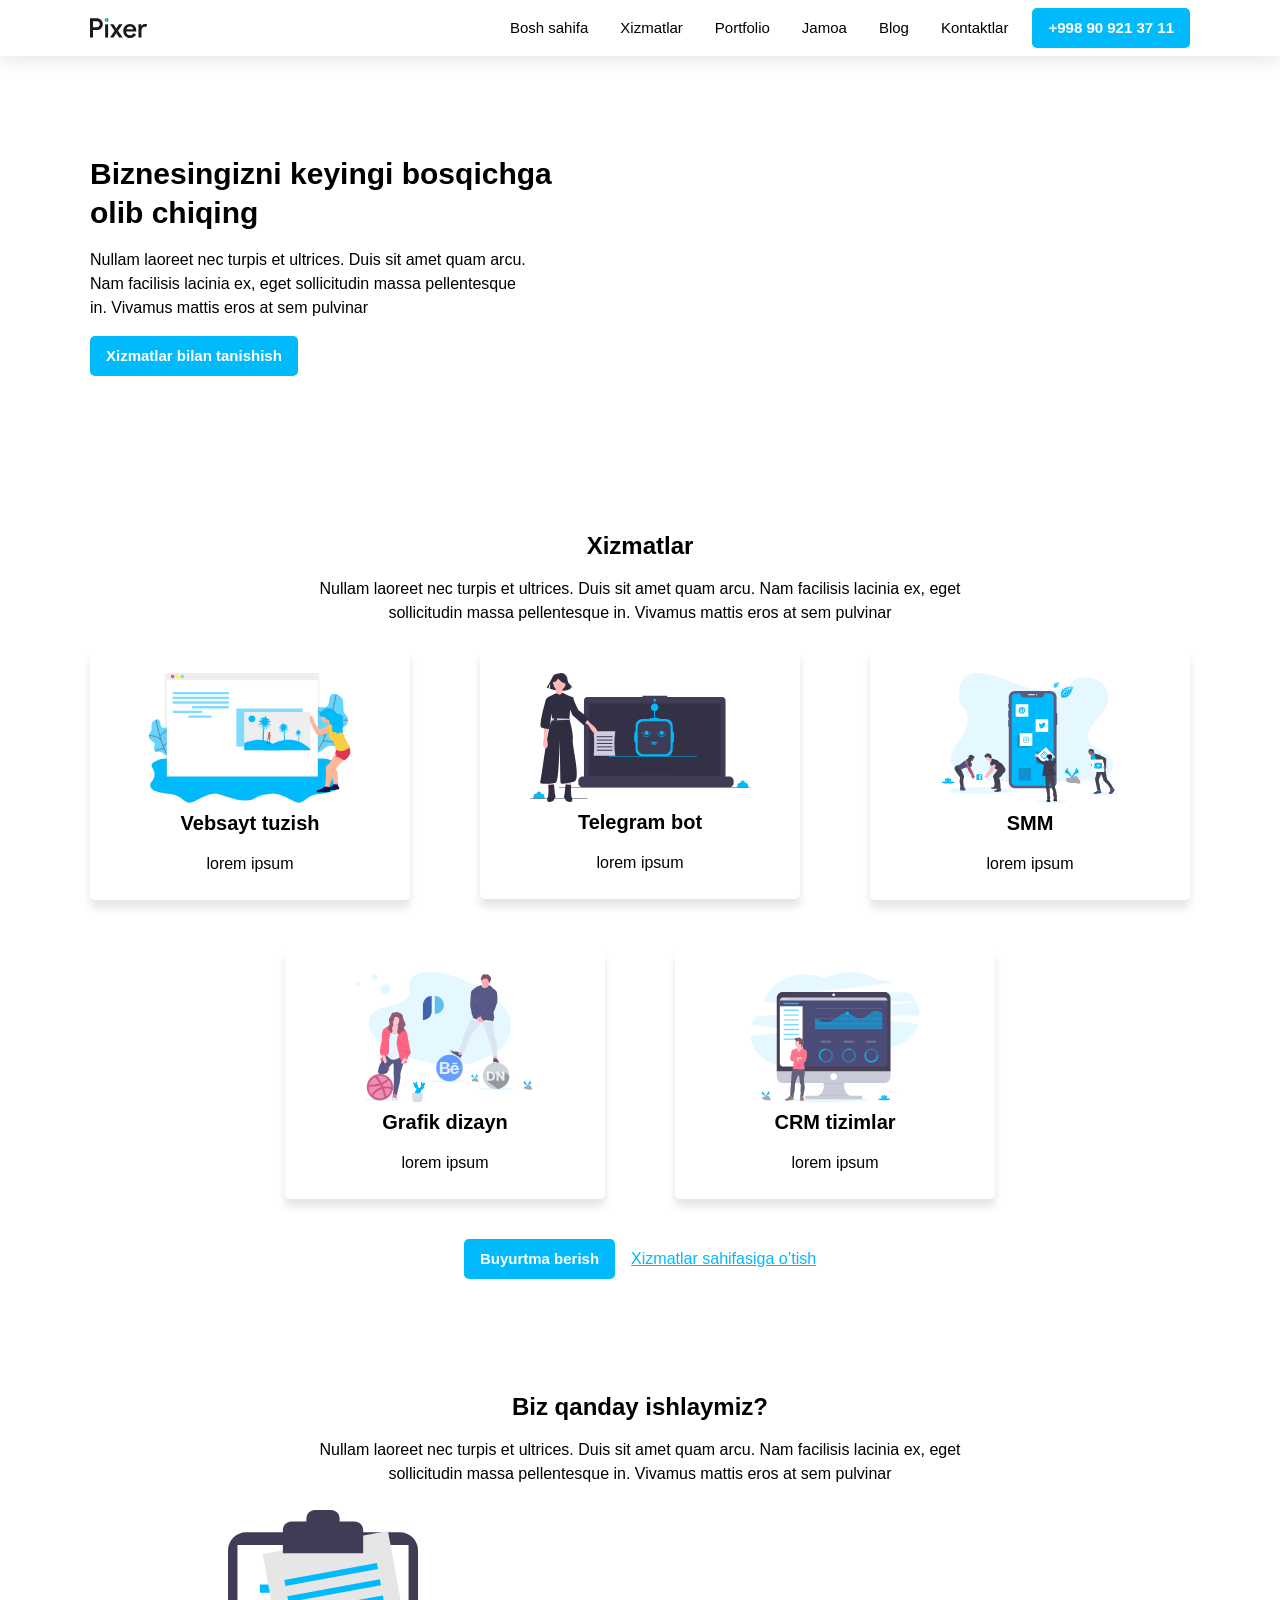
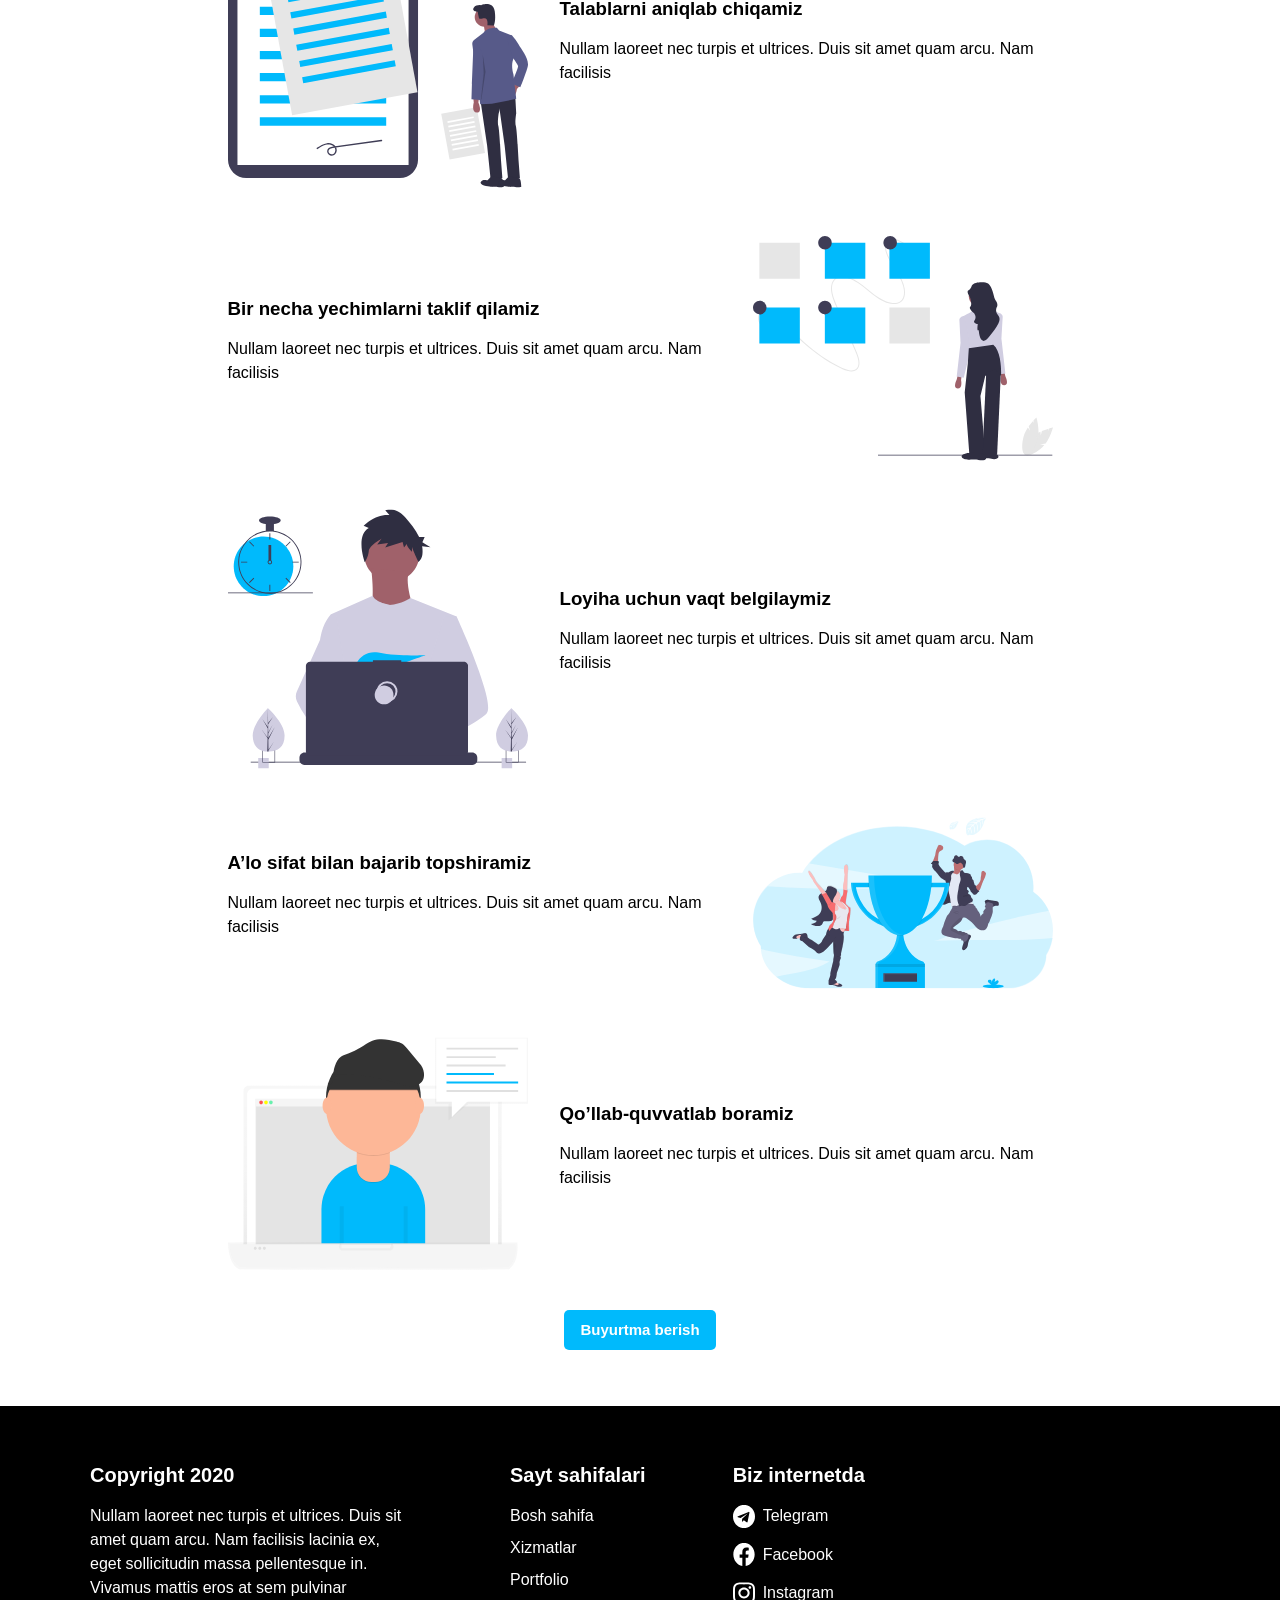
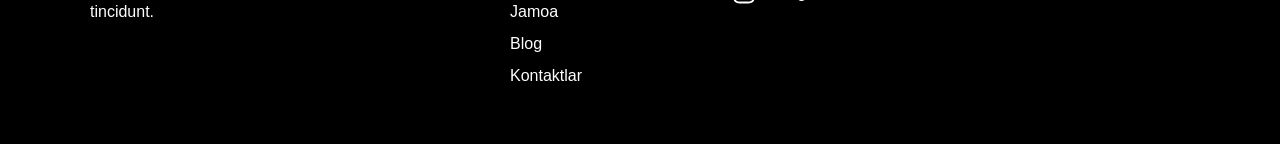
==== index.html @ 58eab1a4 "Create new project" ====
<!DOCTYPE html>
<html lang="en">
<head>
    <meta charset="UTF-8">
    <meta http-equiv="X-UA-Compatible" content="IE=edge">
    <meta name="viewport" content="width=device-width, initial-scale=1.0">
    <title>Pixer</title>
    <link rel="stylesheet" href="./css/style.mini.css">
    <!-- <link rel="stylesheet" href="./css/normalize.css"> -->
    <!-- <link rel="stylesheet" href="./css/style.css"> -->
<body>
    
    <!-- SITE HEADER -->
    <header class="site-header">
        <div class="site-header-container container">
            <a class="site-header-logo" href="#">
                <img class="site-header-logo-img" src="./img/pixer-logo.svg" alt="Pixer-logo" width="58" height="20">
            </a>
            <nav class="site-header-nav">
                <ul class="site-header-list">
                    <li class="site-header-item"><a href="#" class="site-header-item-link">Bosh sahifa</a></li>
                    <li class="site-header-item"><a href="#" class="site-header-item-link">Xizmatlar</a></li>
                    <li class="site-header-item"><a href="#" class="site-header-item-link">Portfolio</a></li>
                    <li class="site-header-item"><a href="#" class="site-header-item-link">Jamoa</a></li>
                    <li class="site-header-item"><a href="#" class="site-header-item-link">Blog</a></li>
                    <li class="site-header-item"><a href="#" class="site-header-item-link">Kontaktlar</a></li>
                </ul>
                <a class="site-header-link primary-link" href="tel:909213711">+998 90 921 37 11</a>
            </nav>
        </div>
    </header>

    <!-- SITE MAIN -->
    <main class="site-main">
        <h1 class="visually-hidden"></h1>
        <!-- SITE-HERO -->
        <section class="site-hero">
            <h2 class="visually-hidden">Biznesingizni yuqoriga ko`tarish yo`llari</h2>
            <div class="site-hero-container container">
                <div class="site-hero-content">
                    <p class="site-hero-title">Biznesingizni keyingi bosqichga olib chiqing</p>
                    <p class="site-hero-deck">Nullam laoreet nec turpis et ultrices. Duis sit amet quam arcu. Nam facilisis lacinia ex, eget sollicitudin massa pellentesque in. Vivamus mattis eros at sem pulvinar</p>
                    <a class="site-hero-link primary-link" href="#">Xizmatlar bilan tanishish</a>
                </div>
                <iframe class="site-hero-banner" width="458" height="258" src="https://www.youtube.com/embed/6_pru8U2RmM" title="YouTube video player" allowfullscreen></iframe>
            </div>
        </section>

        <!-- SERVICES -->
        <section class="our-services">
            <div class="our-services-container container">
                <div class="our-services-title section-title">
                    <h2 class="section-title-heading">Xizmatlar</h2>
                    <p class="section-title-desc">Nullam laoreet nec turpis et ultrices. Duis sit amet quam arcu. Nam facilisis lacinia ex, eget sollicitudin massa pellentesque in. Vivamus mattis eros at sem pulvinar</p>
                </div>
                <ul class="our-services-list">
                    <li class="our-services-item">
                        <a class="our-services-item-inner" href="#">
                            <img class="our-services-item-img" src="./img/website-illustration.svg" alt="" width="222" height="130">
                            <h3 class="our-services-item-heading">Vebsayt tuzish</h3>
                            <p class="our-services-item-desc">lorem ipsum</p>
                        </a>
                    </li>
                    <li class="our-services-item">
                        <a class="our-services-item-inner" href="#">
                            <img class="our-services-item-img" src="./img/bot-illustration.svg" alt="" width="222" height="130">
                            <h3 class="our-services-item-heading">Telegram bot</h3>
                            <p class="our-services-item-desc">lorem ipsum</p>
                        </a>
                    </li>
                    <li class="our-services-item">
                        <a class="our-services-item-inner" href="#">
                            <img class="our-services-item-img" src="./img/smm-illustration.svg" alt="" width="222" height="130">
                            <h3 class="our-services-item-heading">SMM</h3>
                            <p class="our-services-item-desc">lorem ipsum</p>
                        </a>
                    </li>
                    <li class="our-services-item">
                        <a class="our-services-item-inner" href="#">
                            <img class="our-services-item-img" src="./img/design-illustration.svg" alt="" width="222" height="130">
                            <h3 class="our-services-item-heading">Grafik dizayn</h3>
                            <p class="our-services-item-desc">lorem ipsum</p>
                        </a>
                    </li>
                    <li class="our-services-item">
                        <a class="our-services-item-inner" href="#">
                            <img class="our-services-item-img" src="./img/crm-illustration.svg" alt="" width="222" height="130">
                            <h3 class="our-services-item-heading">CRM tizimlar</h3>
                            <p class="our-services-item-desc">lorem ipsum</p>
                        </a>
                    </li>
                </ul>
                <div class="our-services-links">
                    <a class="our-services-link primary-link" href="#">Buyurtma berish</a>
                    <a class="our-services-link" href="#">Xizmatlar sahifasiga o’tish</a>
                </div>
            </div>
        </section>

        <!-- HOW WE WORK -->
        <section class="how-we-work">
            <div class="how-we-work-container container">
                <div class="how-we-work-title section-title">
                    <h2 class="section-title-heading">Biz qanday ishlaymiz?</h2>
                    <p class="section-title-desc">Nullam laoreet nec turpis et ultrices. Duis sit amet quam arcu. Nam facilisis lacinia ex, eget sollicitudin massa pellentesque in. Vivamus mattis eros at sem pulvinar</p>
                </div>
                <ol class="how-we-work-list">
                    <li class="how-we-work-item">
                        <img class="how-we-work-img" src="./img/bloknot-odam.svg" alt="image" width="300" height="278">
                        <div class="how-we-work-content">
                            <h3 class="how-we-work-heading">Talablarni aniqlab chiqamiz</h3>
                            <p class="how-we-work-text">Nullam laoreet nec turpis et ultrices. Duis sit amet quam arcu. Nam facilisis</p>
                        </div>
                    </li>
                    <li class="how-we-work-item">
                        <img class="how-we-work-img" src="./img/ayol-tortburchaklar.svg" alt="image" width="300" height="278">
                        <div class="how-we-work-content">
                            <h3 class="how-we-work-heading">Bir necha yechimlarni taklif qilamiz</h3>
                            <p class="how-we-work-text">Nullam laoreet nec turpis et ultrices. Duis sit amet quam arcu. Nam facilisis</p>
                        </div>
                    </li>
                    <li class="how-we-work-item">
                        <img class="how-we-work-img" src="./img/programmer.svg" alt="image" width="300" height="278">
                        <div class="how-we-work-content">
                            <h3 class="how-we-work-heading">Loyiha uchun vaqt belgilaymiz</h3>
                            <p class="how-we-work-text">Nullam laoreet nec turpis et ultrices. Duis sit amet quam arcu. Nam facilisis</p>
                        </div>
                    </li>
                    <li class="how-we-work-item">
                        <img class="how-we-work-img" src="./img/kubok-odamlar.svg" alt="image" width="300" height="278">
                        <div class="how-we-work-content">
                            <h3 class="how-we-work-heading">A’lo sifat bilan bajarib topshiramiz</h3>
                            <p class="how-we-work-text">Nullam laoreet nec turpis et ultrices. Duis sit amet quam arcu. Nam facilisis</p>
                        </div>
                    </li>
                    <li class="how-we-work-item">
                        <img class="how-we-work-img" src="./img/odam.svg" alt="image" width="300" height="278">
                        <div class="how-we-work-content">
                            <h3 class="how-we-work-heading">Qo’llab-quvvatlab boramiz</h3>
                            <p class="how-we-work-text">Nullam laoreet nec turpis et ultrices. Duis sit amet quam arcu. Nam facilisis</p>
                        </div>
                    </li>
                </ol>
                <div class="how-we-work-link-wrapper">
                    <a class="how-we-work-link primary-link" href="#">Buyurtma berish</a>
                </div>
            </div>
        </section>
    </main>

    <!-- SITE FOOTER -->
    <footer class="site-footer">
        <h2 class="visually-hidden">Biz bilan bog`lanish</h2>
        <div class="site-footer-container container">
            <div class="site-footer-copyright-content">
                <p class="site-footer-coipyright-text">Copyright 2020</p>
                <p class="site-footer-copyright-desc">Nullam laoreet nec turpis et ultrices. Duis sit amet quam arcu. Nam facilisis lacinia ex, eget sollicitudin massa pellentesque in. Vivamus mattis eros at sem pulvinar tincidunt.</p>
            </div>
            <div class="site-footer-list-wrapper">
                <h3 class="site-footer-list-heading">Sayt sahifalari</h3>
                <ul class="site-footer-list">
                    <li class="site-footer-item"><a class="site-footer-item-link" href="#">Bosh sahifa</a></li>
                    <li class="site-footer-item"><a class="site-footer-item-link" href="#">Xizmatlar</a></li>
                    <li class="site-footer-item"><a class="site-footer-item-link" href="#">Portfolio</a></li>
                    <li class="site-footer-item"><a class="site-footer-item-link" href="#">Jamoa</a></li>
                    <li class="site-footer-item"><a class="site-footer-item-link" href="#">Blog</a></li>
                    <li class="site-footer-item"><a class="site-footer-item-link" href="#">Kontaktlar</a></li>
                </ul>
            </div>
            <div class="site-footer-list-wrapper">
                <h3 class="site-footer-list-heading">Biz internetda</h3>
                <ul class="site-footer-list">
                    <li class="site-footer-item site-footer-item-social"><a class="site-footer-item-link" href="#" target="_blank">Telegram</a></li>
                    <li class="site-footer-item site-footer-item-social"><a class="site-footer-item-link" href="#" target="_blank">Facebook</a></li>
                    <li class="site-footer-item site-footer-item-social"><a class="site-footer-item-link" href="#" target="_blank">Instagram</a></li>
                </ul>
            </div>
        </div>
    </footer>
</body>
</html>
---- css/style.mini.css ----
/*! normalize.css v8.0.1 | MIT License | github.com/necolas/normalize.css */html{line-height:1.15;-webkit-text-size-adjust:100%}body{margin:0}main{display:block}h1{font-size:2em;margin:.67em 0}hr{-webkit-box-sizing:content-box;box-sizing:content-box;height:0;overflow:visible}pre{font-family:monospace,monospace;font-size:1em}a{background-color:transparent}abbr[title]{border-bottom:none;text-decoration:underline;-webkit-text-decoration:underline dotted;text-decoration:underline dotted}b,strong{font-weight:bolder}code,kbd,samp{font-family:monospace,monospace;font-size:1em}small{font-size:80%}sub,sup{font-size:75%;line-height:0;position:relative;vertical-align:baseline}sub{bottom:-.25em}sup{top:-.5em}img{border-style:none}button,input,optgroup,select,textarea{font-family:inherit;font-size:100%;line-height:1.15;margin:0}button,input{overflow:visible}button,select{text-transform:none}[type=button],[type=reset],[type=submit],button{-webkit-appearance:button}[type=button]::-moz-focus-inner,[type=reset]::-moz-focus-inner,[type=submit]::-moz-focus-inner,button::-moz-focus-inner{border-style:none;padding:0}[type=button]:-moz-focusring,[type=reset]:-moz-focusring,[type=submit]:-moz-focusring,button:-moz-focusring{outline:1px dotted ButtonText}fieldset{padding:.35em .75em .625em}legend{-webkit-box-sizing:border-box;box-sizing:border-box;color:inherit;display:table;max-width:100%;padding:0;white-space:normal}progress{vertical-align:baseline}textarea{overflow:auto}[type=checkbox],[type=radio]{-webkit-box-sizing:border-box;box-sizing:border-box;padding:0}[type=number]::-webkit-inner-spin-button,[type=number]::-webkit-outer-spin-button{height:auto}[type=search]{-webkit-appearance:textfield;outline-offset:-2px}[type=search]::-webkit-search-decoration{-webkit-appearance:none}::-webkit-file-upload-button{-webkit-appearance:button;font:inherit}details{display:block}summary{display:list-item}template{display:none}[hidden]{display:none}@font-face{font-family:'Open Sans';src:url('OpenSans-Bold.woff2') format('woff2'),url('OpenSans-Bold.woff') format('woff');font-weight:700;font-style:normal;font-display:swap}@font-face{font-family:'Open Sans';src:url('OpenSans-Regular.woff2') format('woff2'),url('OpenSans-Regular.woff') format('woff');font-weight:400;font-style:normal;font-display:swap}html{-webkit-box-sizing:border-box;box-sizing:border-box}body{padding:0;margin:0;font-family:'Open Sans',sans-serif;font-size:16px;line-height:24px;color:#000;background-color:#fff}*{-webkit-box-sizing:inherit;box-sizing:inherit}img{max-width:100%;height:auto}.visually-hidden{position:absolute;white-space:nowrap;width:1px;height:1px;overflow:hidden;border:0;padding:0;clip:rect(0 0 0 0);-webkit-clip-path:inset(50%);clip-path:inset(50%);margin:-1px}.container{width:100%;max-width:1100px;margin:0 auto}.site-header{width:100%;position:fixed;top:0;left:0;padding-top:8px;padding-bottom:8px;background-color:#fff;-webkit-box-shadow:0 4px 20px rgba(0,0,0,.1);box-shadow:0 4px 20px rgba(0,0,0,.1)}.site-header-container{display:-webkit-box;display:-ms-flexbox;display:flex;-webkit-box-pack:justify;-ms-flex-pack:justify;justify-content:space-between;-webkit-box-align:center;-ms-flex-align:center;align-items:center}.site-header-logo:hover{opacity:.7}.site-header-logo-img{display:block}.site-header-nav{display:-webkit-box;display:-ms-flexbox;display:flex;-webkit-box-align:center;-ms-flex-align:center;align-items:center}.site-header-list{display:-webkit-box;display:-ms-flexbox;display:flex;margin:0;margin-right:24px;padding:0;list-style-type:none}.site-header-item:not(:last-child){margin-right:32px}.site-header-item-link{font-size:15px;text-decoration:none;color:#000;-webkit-transition:color .3s ease;-o-transition:color .3s ease;transition:color .3s ease}.site-header-item-link:hover{color:#00bafc}.primary-link{display:inline-block;padding:8px 16px;font-size:15px;font-weight:700;color:#fff;text-decoration:none;background-color:#00bafc;border:none;border-radius:5px;-webkit-transition:background-color .3s ease,color .3s ease;-o-transition:background-color .3s ease,color .3s ease;transition:background-color .3s ease,color .3s ease}.primary-link:hover{background-color:#fff;color:#00bafc}.site-main{padding-top:56px}.site-hero{padding-top:80px;padding-bottom:80px}.site-hero-container{display:-webkit-box;display:-ms-flexbox;display:flex;-webkit-box-pack:justify;-ms-flex-pack:justify;justify-content:space-between;-webkit-box-align:center;-ms-flex-align:center;align-items:center}.site-hero-content{max-width:470px}.site-hero-title{margin-top:0;margin-bottom:16px;font-weight:700;font-size:30px;line-height:130%}.site-hero-deck{width:444px;margin-top:0;margin-bottom:16px}.site-hero-banner{-ms-flex-negative:0;flex-shrink:0;border:none;border-radius:4px}.our-services{padding-top:56px;padding-bottom:56px}.section-title{width:100%;max-width:719px;margin:0 auto;text-align:center}.our-services-title{margin-bottom:24px}.section-title-heading{margin-top:0;margin-bottom:16px;font-weight:700;font-size:24px;line-height:130%}.section-title-desc{margin:0}.our-services-list{display:-webkit-box;display:-ms-flexbox;display:flex;-ms-flex-wrap:wrap;flex-wrap:wrap;-webkit-box-pack:center;-ms-flex-pack:center;justify-content:center;margin:0;margin-left:-70px;margin-bottom:-48px;padding:0;list-style-type:none}.our-services-item{margin-left:70px;margin-bottom:48px}.our-services-item-inner{width:320px;display:inline-block;padding-top:24px;padding-bottom:24px;text-align:center;text-decoration:none;color:#000;background-color:#fff;-webkit-box-shadow:0 8px 8px rgba(0,0,0,.1);box-shadow:0 8px 8px rgba(0,0,0,.1);border-radius:5px}.our-services-item-img{-o-object-fit:contain;object-fit:contain;max-height:130px}.our-services-item-heading{margin-top:0;margin-bottom:16px;font-weight:700;font-size:20px;line-height:130%}.our-services-item-desc{margin:0}.our-services-links{display:-webkit-box;display:-ms-flexbox;display:flex;-webkit-box-pack:center;-ms-flex-pack:center;justify-content:center;-webkit-box-align:center;-ms-flex-align:center;align-items:center;margin-top:40px}.our-services-link:not(:first-child){margin-left:16px;color:#00bafc}.how-we-work{padding-top:56px;padding-bottom:56px}.how-we-work-title{margin-bottom:24px}.how-we-work-list{margin:0;padding:0;list-style-type:none}.how-we-work-item{display:-webkit-box;display:-ms-flexbox;display:flex;-webkit-box-pack:center;-ms-flex-pack:center;justify-content:center;-webkit-box-align:center;-ms-flex-align:center;align-items:center}.how-we-work-item:nth-child(even){-webkit-box-orient:horizontal;-webkit-box-direction:reverse;-ms-flex-direction:row-reverse;flex-direction:row-reverse}.how-we-work-item:nth-child(even) .how-we-work-img{margin-right:0;margin-left:32px}.how-we-work-item:not(:last-child){margin-bottom:48px}.how-we-work-img{margin-right:32px}.how-we-work-content{max-width:493px}.how-we-work-heading{margin-top:0;margin-bottom:8px}.how-we-work-link-wrapper{margin-top:40px;text-align:center}.site-footer{padding-top:56px;padding-bottom:56px;color:#fff;background-color:#000}.site-footer-container{display:-webkit-box;display:-ms-flexbox;display:flex;-webkit-box-align:start;-ms-flex-align:start;align-items:flex-start}.site-footer-copyright-content{max-width:320px;margin-right:100px}.site-footer-coipyright-text{margin-top:0;margin-bottom:16px;font-weight:700;font-size:20px;line-height:130%}.site-footer-copyright-desc{margin:0}.site-footer-list-wrapper:not(:last-child){margin-right:87px}.site-footer-list-heading{margin-top:0;margin-bottom:16px;font-weight:700;font-size:20px;line-height:130%}.site-footer-list{margin:0;padding:0;list-style-type:none}.site-footer-item:not(:last-child){margin-bottom:8px}.site-footer-item-link{display:-webkit-inline-box;display:-ms-inline-flexbox;display:inline-flex;-webkit-box-align:center;-ms-flex-align:center;align-items:center;color:#fff;text-decoration:none;-webkit-transition:color .5s ease;-o-transition:color .5s ease;transition:color .5s ease}.site-footer-item-link:hover{color:#00bafc}.site-footer-item-social .site-footer-item-link::before{width:22px;height:23px;margin-right:8px;background-repeat:no-repeat;background-position:center;content:''}.site-footer-item-social:nth-child(1) .site-footer-item-link::before{background-image:url(../img/telegram.svg)}.site-footer-item-social:nth-child(2) .site-footer-item-link::before{background-image:url(../img/facebook.svg)}.site-footer-item-social:nth-child(3) .site-footer-item-link::before{background-image:url(../img/instagram.svg)}
---- css/style.css ----
@font-face {
    font-family: 'Open Sans';
    src: url('OpenSans-Bold.woff2') format('woff2'),
        url('OpenSans-Bold.woff') format('woff');
    font-weight: bold;
    font-style: normal;
    font-display: swap;
}

@font-face {
    font-family: 'Open Sans';
    src: url('OpenSans-Regular.woff2') format('woff2'),
        url('OpenSans-Regular.woff') format('woff');
    font-weight: normal;
    font-style: normal;
    font-display: swap;
}

html {
    box-sizing: border-box;
}
  
body {
    padding: 0;
    margin: 0;
    font-family: 'Open Sans', sans-serif;
    font-size: 16px;
    line-height: 24px;
    color: #000;
    background-color: #fff;
}
  
  * {
    box-sizing: inherit;
}
  
img {
    max-width: 100%;
    height: auto;
}
.visually-hidden {
    position: absolute;
    white-space: nowrap;
    width: 1px;
    height: 1px;
    overflow: hidden;
    border: 0;
    padding: 0;
    clip: rect(0 0 0 0);
    clip-path: inset(50%);
    margin: -1px;
  }
.container{
    width: 100%;
    max-width: 1100px;
    margin: 0 auto;
}

/* SITE HEADER */

.site-header {
    width: 100%;
    position: fixed;
    top: 0;
    left: 0;
    padding-top: 8px;
    padding-bottom: 8px;
    background-color: #fff;
    box-shadow: 0px 4px 20px rgba(0, 0, 0, 0.1);
}
.site-header-container {
    display: flex;
    justify-content: space-between;
    align-items: center;
}
.site-header-logo:hover {
    opacity: 0.7;
}
.site-header-logo-img{
    display: block;
}
.site-header-nav {
    display: flex;
    align-items: center;
}
.site-header-list {
    display: flex;
    margin: 0;
    margin-right: 24px;
    padding: 0;
    list-style-type: none;
}
.site-header-item:not(:last-child) {
    margin-right: 32px;
}
.site-header-item-link {
    font-size: 15px;
    text-decoration: none;
    color: #000;
    transition: color 0.3s ease;
}
.site-header-item-link:hover{
    color: #00BAFC;
}
/* SITE PRIMARY LINK */
.primary-link {
    display: inline-block;
    padding: 8px 16px;
    font-size: 15px;
    font-weight: 700;
    color: #fff;
    text-decoration: none;
    background-color: #00BAFC;
    border: none;
    border-radius: 5px;
    transition: background-color 0.3s ease,
    color 0.3s ease;
}
.primary-link:hover{
    background-color: #fff;
    color: #00BAFC;
}

/* SITE MAIN */

.site-main{
    padding-top: 56px;
}

/* SITE HERO */

.site-hero {
    padding-top: 80px;
    padding-bottom: 80px;
}
.site-hero-container {
    display: flex;
    justify-content: space-between;
    align-items: center;
}
.site-hero-content {
    max-width: 470px;
}
.site-hero-title {
    margin-top: 0;
    margin-bottom: 16px;
    font-weight: 700;
    font-size: 30px;
    line-height: 130%;
}
.site-hero-deck {
    width: 444px;
    margin-top: 0;
    margin-bottom: 16px;
}
.site-hero-banner{
    flex-shrink: 0;
    border: none;
    border-radius: 4px;
}

/* OUR SERVICES */

.our-services {
    padding-top: 56px;
    padding-bottom: 56px;
}
.section-title {
    width: 100%;
    max-width: 719px;
    margin: 0 auto;
    text-align: center;
}
.our-services-title {
    margin-bottom: 24px;
}
.section-title-heading {
    margin-top: 0;
    margin-bottom: 16px;
    font-weight: 700;
    font-size: 24px;
    line-height: 130%;
}
.section-title-desc {
    margin: 0;
}
.our-services-list {
    display: flex;
    flex-wrap: wrap;
    justify-content: center;
    margin: 0;
    margin-left: -70px;
    margin-bottom: -48px;
    padding: 0;
    list-style-type: none;
}
.our-services-item {
    margin-left: 70px;
    margin-bottom: 48px;
}
.our-services-item-inner {
    width: 320px;
    display: inline-block;
    padding-top: 24px;
    padding-bottom: 24px;
    text-align: center;
    text-decoration: none;
    color: #000;
    background-color: #fff;
    box-shadow: 0px 8px 8px rgba(0, 0, 0, 0.1);
    border-radius: 5px;
}
.our-services-item-img {
    object-fit: contain;
    max-height: 130px;
}
.our-services-item-heading {
    margin-top: 0;
    margin-bottom: 16px;
    font-weight: 700;
    font-size: 20px;
    line-height: 130%;
}
.our-services-item-desc {
    margin: 0;
}
.our-services-links {
    display: flex;
    justify-content: center;
    align-items: center;
    margin-top: 40px;
}
.our-services-link:not(:first-child) {
    margin-left: 16px;
    color: #00BAFC;
}
/* HOW WE WORK */

.how-we-work {
    padding-top: 56px;
    padding-bottom: 56px;
}
.how-we-work-container {

}
.how-we-work-title {
    margin-bottom: 24px;
}
.how-we-work-list {
    margin: 0;
    padding: 0;
    list-style-type: none;
}
.how-we-work-item {
    display: flex;
    justify-content: center;
    align-items: center;
}
.how-we-work-item:nth-child(even){
    flex-direction: row-reverse;
}
.how-we-work-item:nth-child(even)
.how-we-work-img {
    margin-right: 0;
    margin-left: 32px;
}
.how-we-work-item:not(:last-child){
    margin-bottom: 48px;
}
.how-we-work-img {
    margin-right: 32px;
}
.how-we-work-content {
    max-width: 493px;
}
.how-we-work-heading {
    margin-top: 0;
    margin-bottom: 8px;
}
.how-we-work-text {

}
.how-we-work-link-wrapper{
    margin-top: 40px;
    text-align: center;
}
/* SITE FOOTER */

.site-footer {
    padding-top: 56px;
    padding-bottom: 56px;
    color: #fff;
    background-color: #000;
}
.site-footer-container {
    display: flex;
    align-items: flex-start;
}
.site-footer-copyright-content{
    max-width: 320px;
    margin-right: 100px;
}
.site-footer-coipyright-text {
    margin-top: 0;
    margin-bottom: 16px;
    font-weight: 700;
    font-size: 20px;
    line-height: 130%;
}
.site-footer-copyright-desc{
    margin: 0;
}
.site-footer-list-wrapper:not(:last-child) {
    margin-right: 87px;
}
.site-footer-list-heading {
    margin-top: 0;
    margin-bottom: 16px;
    font-weight: 700;
    font-size: 20px;
    line-height: 130%;
}
.site-footer-list {
    margin: 0;
    padding: 0;
    list-style-type: none;
}
.site-footer-item:not(:last-child) {
    margin-bottom: 8px;
}

.site-footer-item-link {
    display: inline-flex;
    align-items: center;
    color: #fff;
    text-decoration: none;
    transition: color 0.5s ease;
}
.site-footer-item-link:hover{
    color: #00BAFC;
}
.site-footer-item-social
.site-footer-item-link::before{
    width: 22px;
    height: 23px;
    margin-right: 8px;
    background-repeat: no-repeat;
    background-position: center;
    content: '';
}
.site-footer-item-social:nth-child(1)
.site-footer-item-link::before{
    background-image: url(../img/telegram.svg);
}
.site-footer-item-social:nth-child(2)
.site-footer-item-link::before{
    background-image: url(../img/facebook.svg);
}
.site-footer-item-social:nth-child(3)
.site-footer-item-link::before{
    background-image: url(../img/instagram.svg);
}
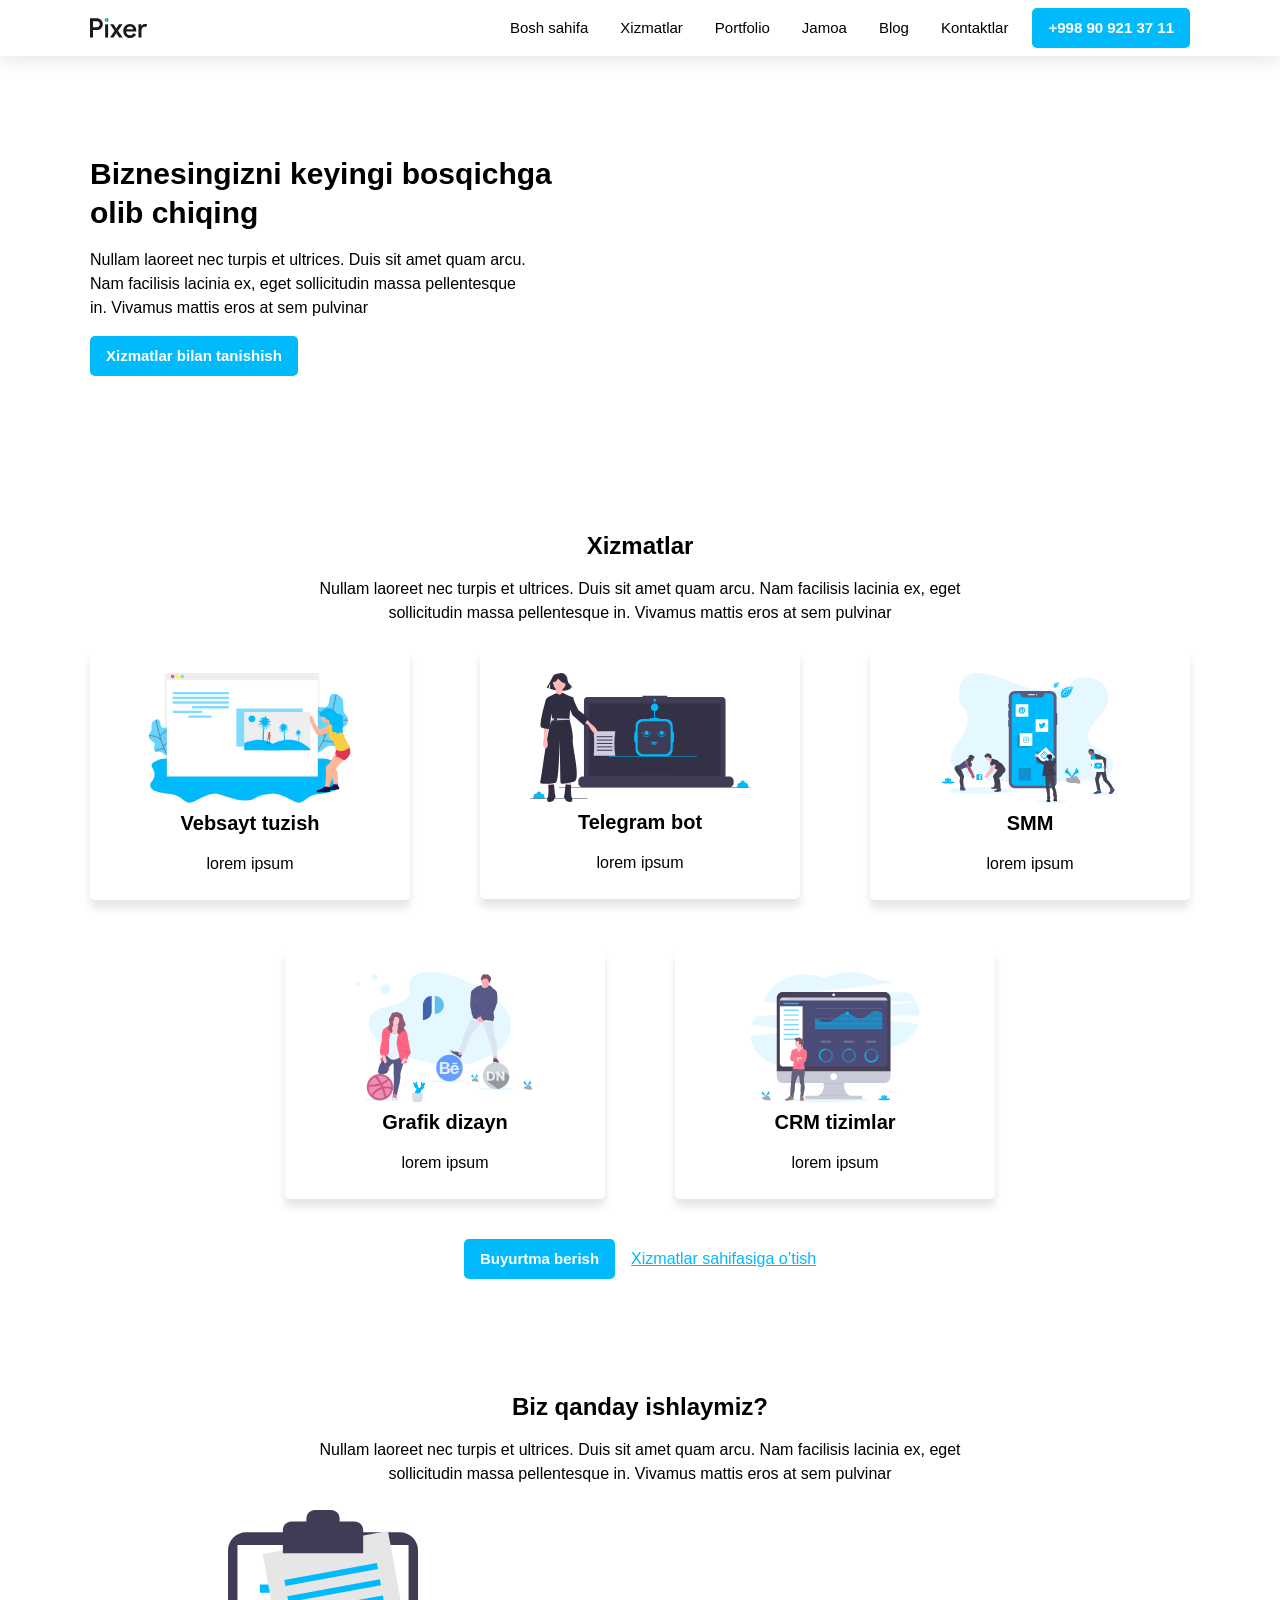
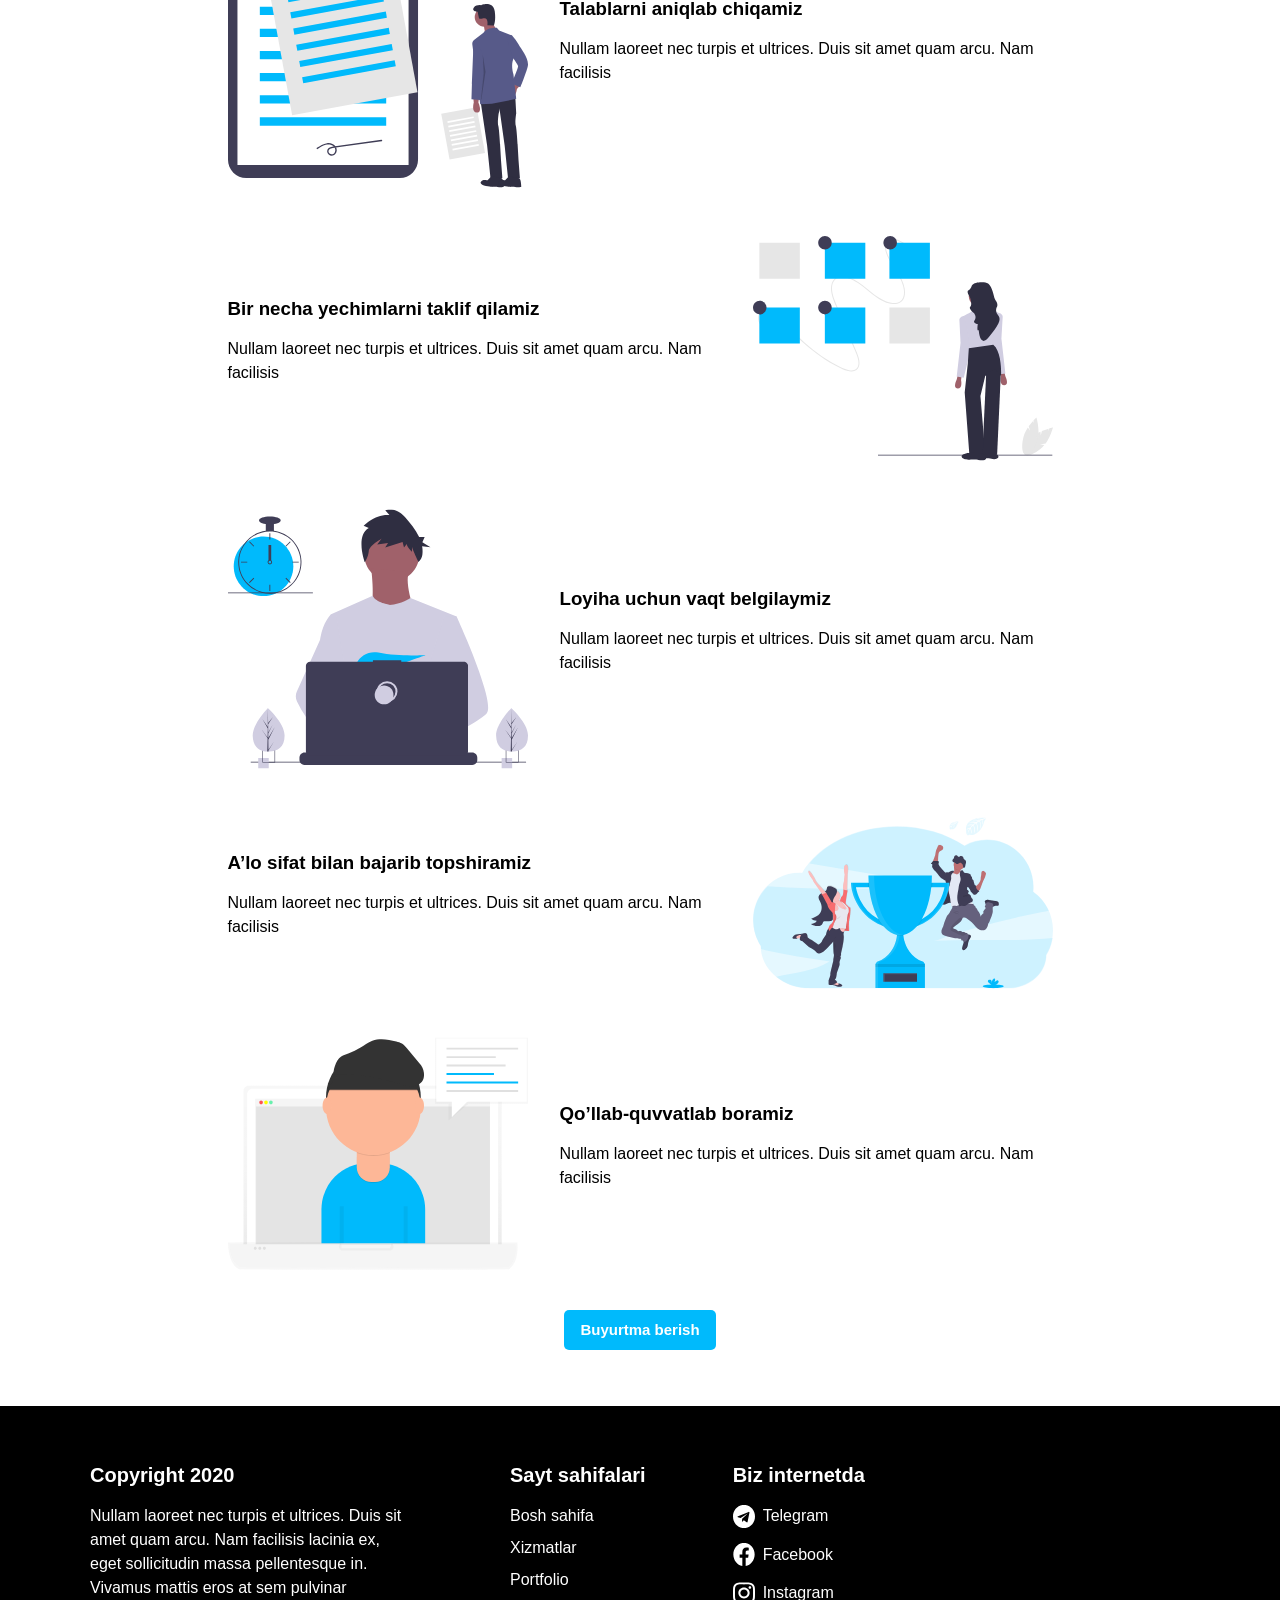
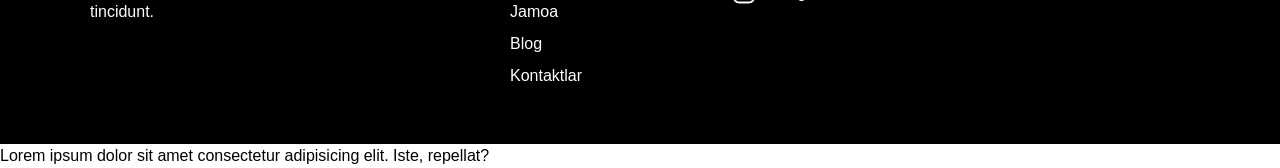
==== commit d5ff8b9f: "add footer to html" ====
--- a/index.html
+++ b/index.html
@@ -177,5 +177,8 @@
             </div>
         </div>
     </footer>
+    <footer>
+        Lorem ipsum dolor sit amet consectetur adipisicing elit. Iste, repellat?
+    </footer>
 </body>
 </html>
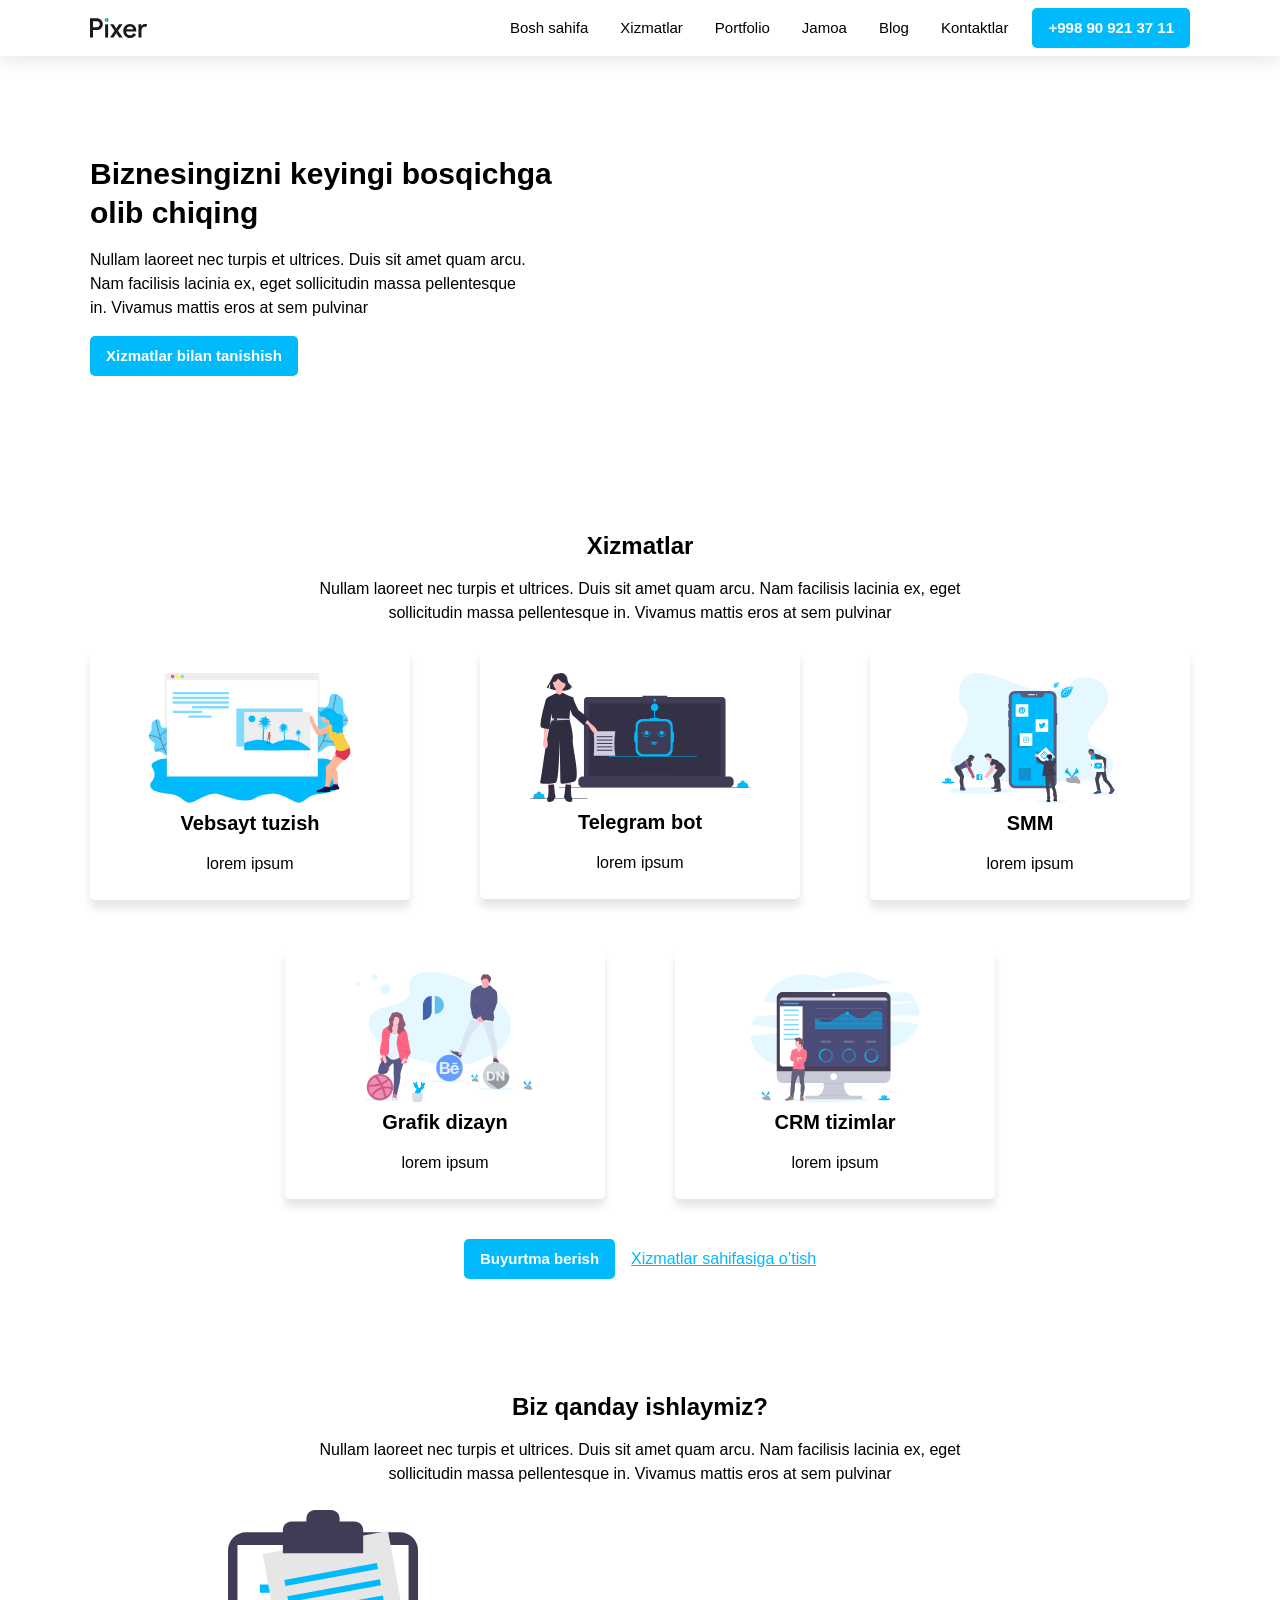
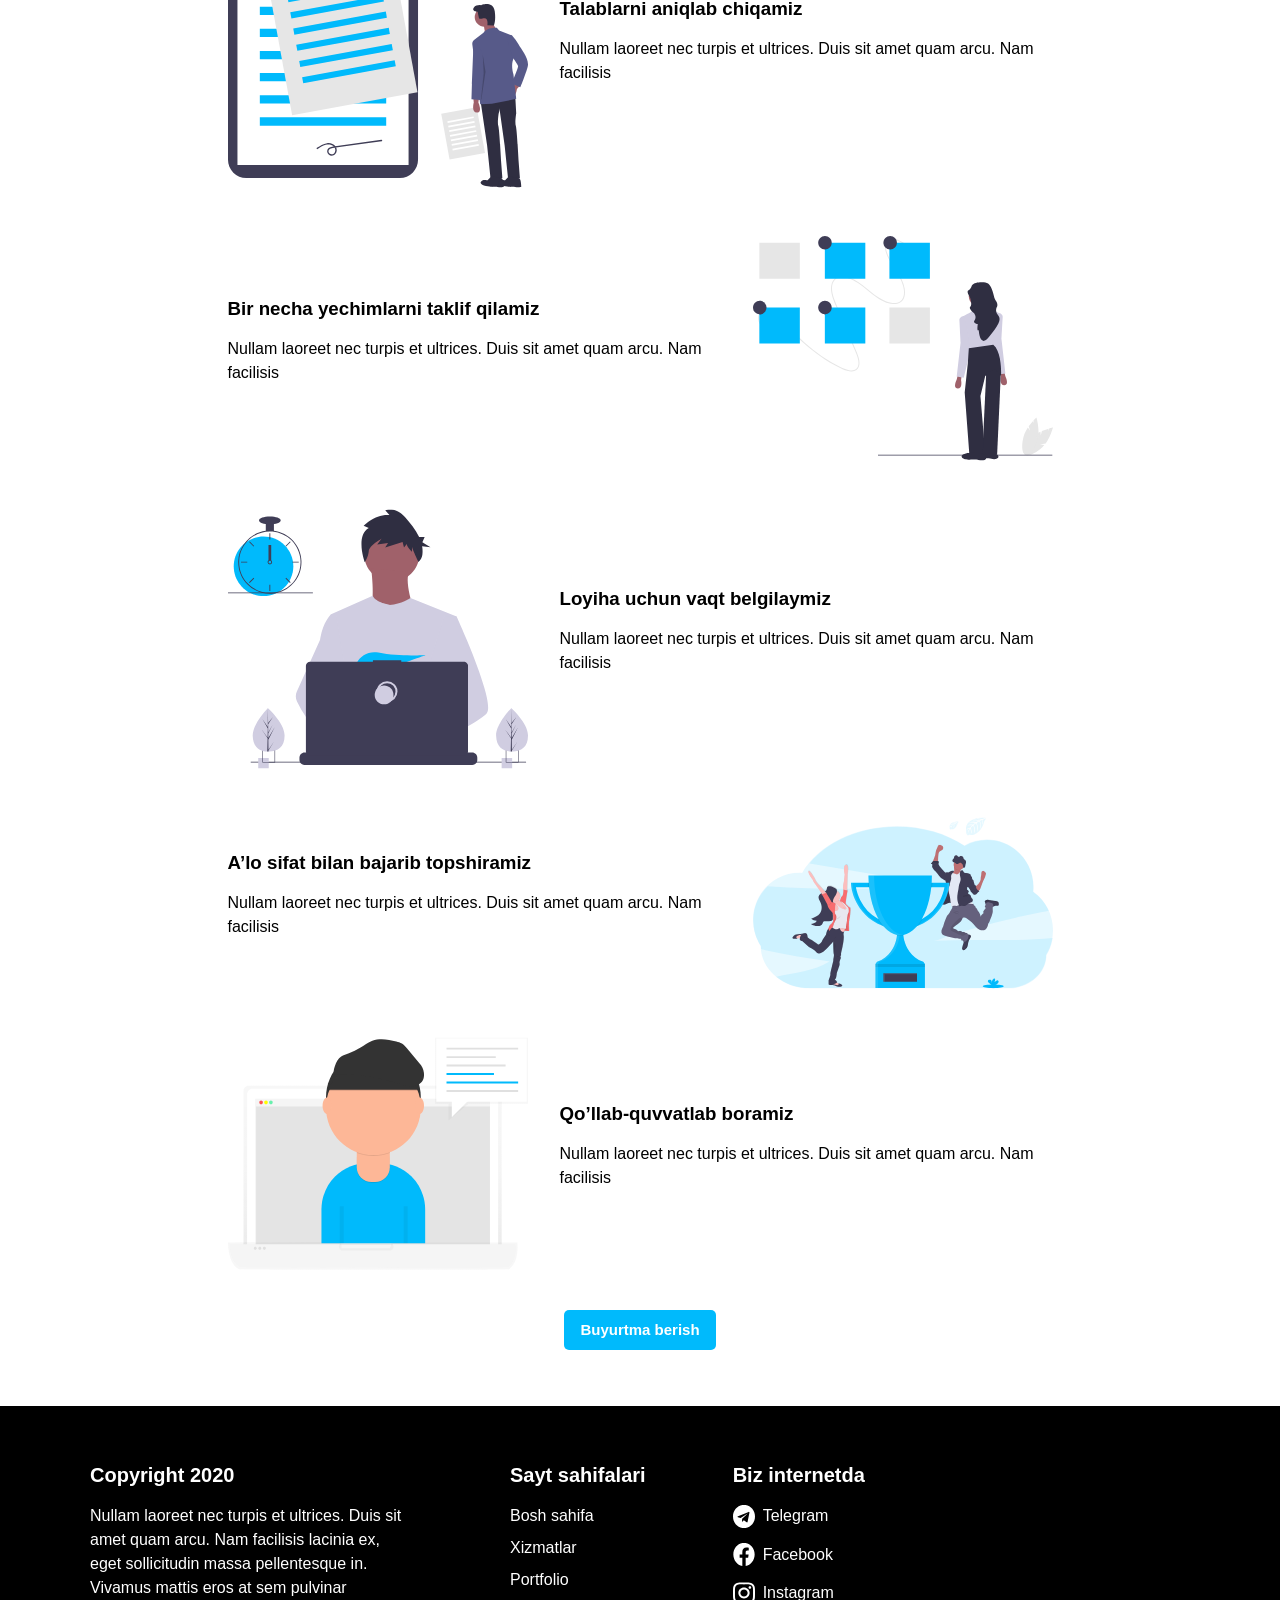
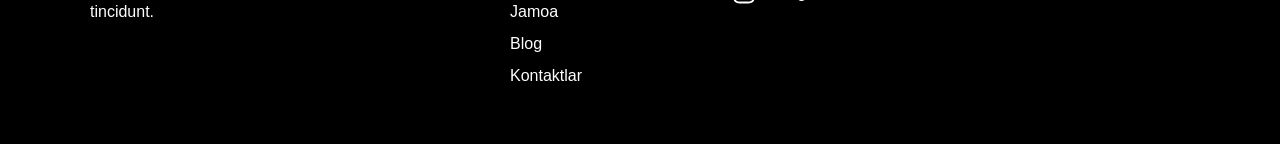
==== commit 1f1f52d9: "Create new project" ====
--- a/index.html
+++ b/index.html
@@ -177,8 +177,5 @@
             </div>
         </div>
     </footer>
-    <footer>
-        Lorem ipsum dolor sit amet consectetur adipisicing elit. Iste, repellat?
-    </footer>
 </body>
 </html>
